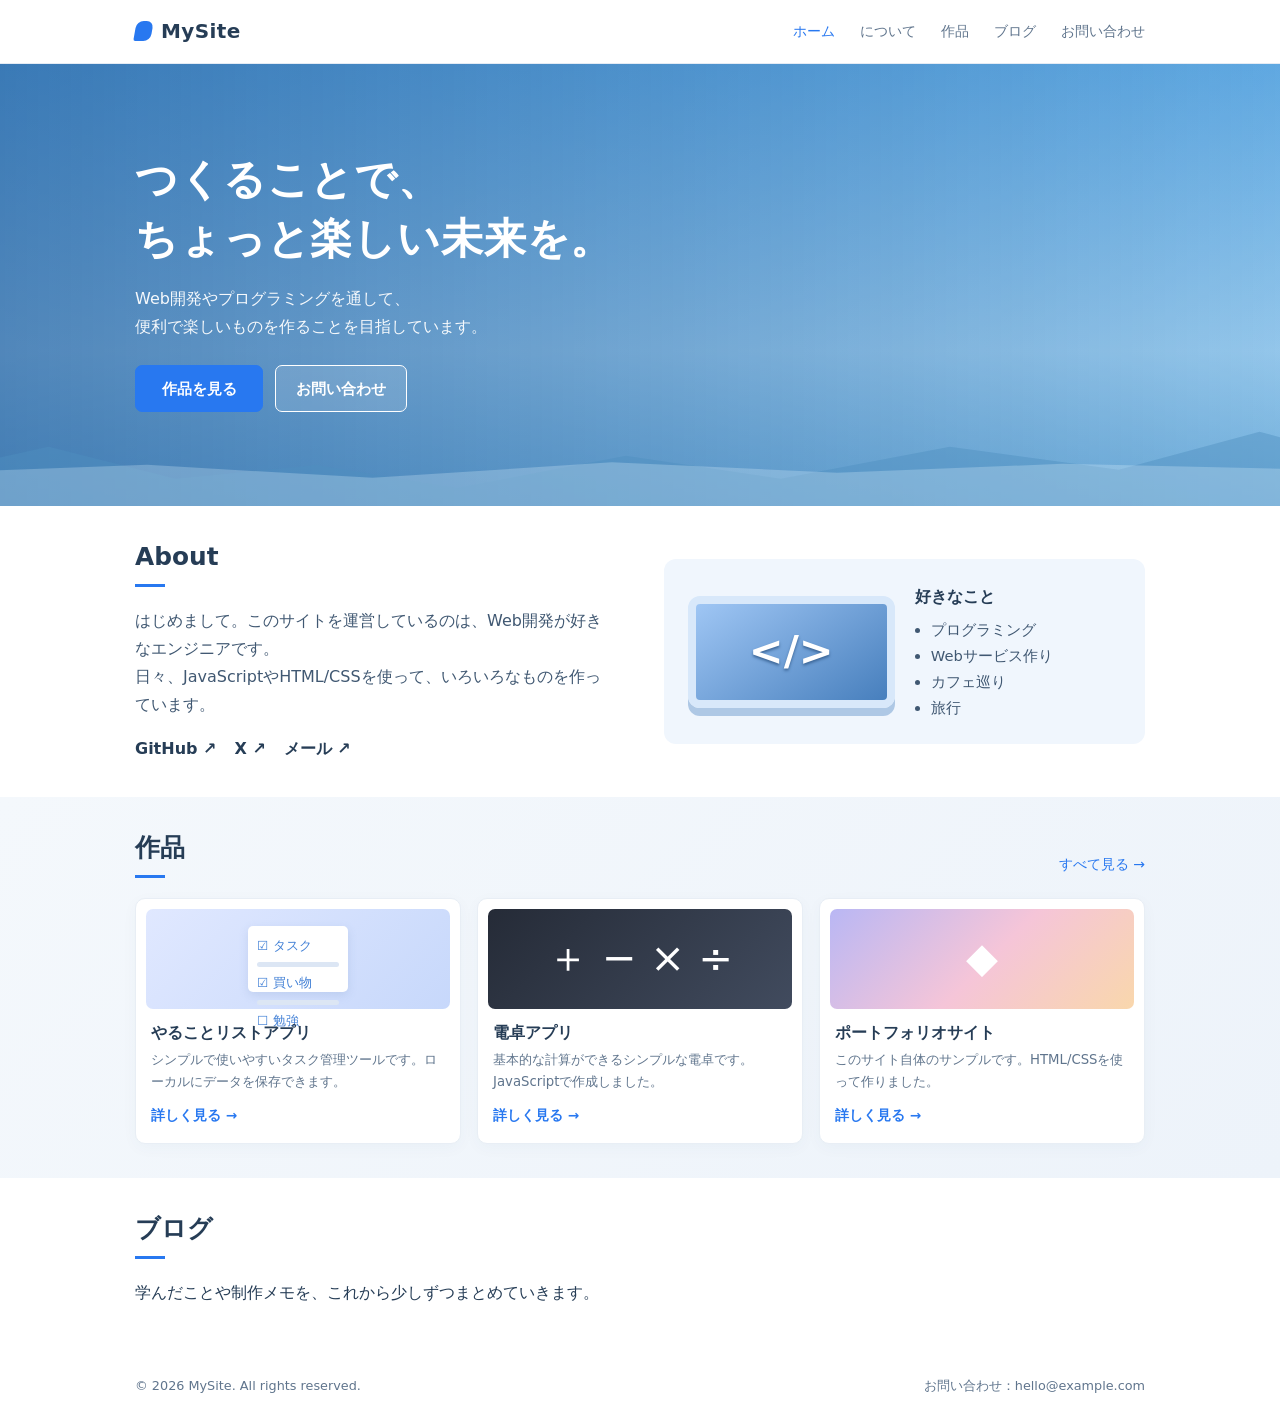
==== docs/index.html @ fdef9188 "test" ====
<!doctype html>
<html lang="ja">
<head>
  <meta charset="utf-8">
  <meta name="viewport" content="width=device-width, initial-scale=1">
  <meta name="description" content="Web開発やプログラミングで作ったものを紹介するポートフォリオサイトです。">
  <title>MySite | ポートフォリオ</title>
  <style>
    :root {
      --blue: #2878f0;
      --ink: #263d56;
      --muted: #60758d;
      --pale: #f3f7fc;
      --line: #e4ebf4;
      --white: #fff;
    }
    * { box-sizing: border-box; }
    html { scroll-behavior: smooth; }
    body {
      margin: 0;
      font-family: system-ui, -apple-system, "Segoe UI", "Noto Sans JP", sans-serif;
      color: var(--ink);
      line-height: 1.75;
      background: var(--white);
    }
    a { color: inherit; text-decoration: none; }
    .container { width: min(1010px, calc(100% - 40px)); margin: 0 auto; }
    header {
      height: 64px;
      background: rgba(255,255,255,.96);
      border-bottom: 1px solid var(--line);
      display: flex;
      align-items: center;
      position: sticky;
      top: 0;
      z-index: 10;
      backdrop-filter: blur(12px);
    }
    .nav { display: flex; align-items: center; justify-content: space-between; gap: 24px; }
    .logo { font-size: 1.25rem; font-weight: 800; letter-spacing: .02em; }
    .logo-mark {
      display: inline-block; width: 17px; height: 20px; margin-right: 9px;
      background: var(--blue); border-radius: 7px 7px 7px 2px; transform: skew(-10deg);
      vertical-align: -3px;
    }
    nav { display: flex; align-items: center; gap: 25px; font-size: .88rem; }
    nav a { color: var(--muted); transition: color .2s; }
    nav a:hover, nav a.active { color: var(--blue); }
    .hero {
      color: white;
      min-height: 320px;
      display: flex;
      align-items: center;
      background:
        linear-gradient(90deg, rgba(31,91,155,.64), rgba(47,133,202,.18)),
        linear-gradient(180deg, #6ab0e6 0%, #a9d4f1 65%, #7bb5dd 100%);
      position: relative;
      overflow: hidden;
    }
    .hero::before, .hero::after {
      content: ""; position: absolute; left: -5%; right: -5%; bottom: 0; pointer-events: none;
    }
    .hero::before {
      height: 115px; opacity: .45;
      background: #4f8fbe;
      clip-path: polygon(0 70%, 8% 48%, 17% 76%, 27% 64%, 37% 84%, 49% 56%, 60% 76%, 72% 48%, 84% 68%, 94% 35%, 100% 55%, 100% 100%, 0 100%);
    }
    .hero::after {
      height: 52px; background: rgba(231,247,255,.25);
      clip-path: polygon(0 35%, 15% 20%, 31% 45%, 48% 15%, 64% 35%, 80% 18%, 100% 30%, 100% 100%, 0 100%);
    }
    .hero-content { position: relative; z-index: 1; padding: 52px 0 60px; }
    .hero h1 { margin: 0 0 16px; font-size: clamp(2rem, 4.2vw, 2.65rem); line-height: 1.4; letter-spacing: .02em; }
    .hero p { margin: 0 0 24px; color: rgba(255,255,255,.94); }
    .actions { display: flex; flex-wrap: wrap; gap: 12px; }
    .button {
      display: inline-flex; align-items: center; justify-content: center;
      min-width: 128px; padding: 10px 20px; border-radius: 7px;
      font-weight: 700; font-size: .92rem; border: 1px solid white;
      transition: transform .2s, background .2s;
    }
    .button:hover { transform: translateY(-2px); }
    .button.primary { background: var(--blue); border-color: var(--blue); color: white; }
    .button.secondary { background: rgba(255,255,255,.12); color: white; }
    section { padding: 34px 0; }
    .section-title { margin: 0 0 20px; font-size: 1.55rem; line-height: 1.4; }
    .section-title::after { content: ""; display: block; width: 30px; height: 3px; margin-top: 9px; background: var(--blue); }
    .about-grid { display: grid; grid-template-columns: 1fr 1fr; align-items: center; gap: 48px; }
    .about-copy p { margin: 0; color: #405872; }
    .socials { display: flex; gap: 18px; margin-top: 16px; }
    .socials a { color: var(--ink); font-weight: 700; }
    .socials a:hover { color: var(--blue); }
    .about-panel {
      border-radius: 12px; background: #f0f6fd; padding: 24px;
      display: grid; grid-template-columns: 1fr 1fr; gap: 20px; align-items: center;
    }
    .laptop {
      min-height: 112px; display: grid; place-items: center; color: #fff;
      font-size: 2.6rem; font-weight: 700;
      background: linear-gradient(145deg, #9fc6f4, #477fbd);
      border: 8px solid #d8e8fa; border-radius: 12px;
      box-shadow: 0 8px 0 #aec8e5; text-shadow: 0 2px 3px #3b6596;
    }
    .about-panel h3 { margin: 0 0 6px; font-size: 1rem; }
    .about-panel ul { margin: 0; padding-left: 1.1em; color: #405872; font-size: .92rem; }
    .projects { background: linear-gradient(135deg, #f4f8fc, #edf3fa); }
    .section-heading { display: flex; justify-content: space-between; align-items: center; gap: 20px; }
    .all-link { color: var(--blue); font-size: .88rem; white-space: nowrap; }
    .cards { display: grid; grid-template-columns: repeat(3, 1fr); gap: 16px; }
    .card {
      overflow: hidden; background: white; border: 1px solid #e8eef5;
      border-radius: 10px; padding: 10px 10px 14px;
      box-shadow: 0 4px 16px rgba(39,76,117,.035);
      transition: transform .2s, box-shadow .2s;
    }
    .card:hover { transform: translateY(-4px); box-shadow: 0 10px 25px rgba(39,76,117,.10); }
    .project-art {
      height: 100px; border-radius: 7px; display: grid; place-items: center;
      margin-bottom: 10px; font-size: 2.6rem; color: white;
    }
    .art-task { background: linear-gradient(135deg, #e0e8ff, #c7d8fb); }
    .art-calc { background: linear-gradient(135deg, #252b37, #414b5e); }
    .art-portfolio { background: linear-gradient(135deg, #b9b7f4, #f5c5d8 52%, #f9d7ac); }
    .mini-window {
      width: 100px; height: 66px; border-radius: 5px; background: white;
      box-shadow: 0 3px 10px #6f8db733; padding: 9px; color: #4381d6; font-size: .8rem;
    }
    .mini-window span { display: block; height: 5px; margin: 5px 0; border-radius: 3px; background: #dce6f4; }
    .card h3 { margin: 0 5px 3px; font-size: .98rem; }
    .card p { margin: 0 5px 8px; color: var(--muted); font-size: .83rem; line-height: 1.65; }
    .card-link { margin: 0 5px; color: var(--blue); font-size: .85rem; font-weight: 650; }
    footer { padding: 18px 0; color: var(--muted); font-size: .8rem; }
    .footer-inner { display: flex; justify-content: space-between; align-items: center; gap: 20px; }
    footer p { margin: 0; }
    @media (max-width: 700px) {
      .container { width: min(100% - 28px, 520px); }
      header { height: auto; min-height: 62px; padding: 12px 0; }
      .nav { align-items: flex-start; flex-direction: column; gap: 8px; }
      nav { width: 100%; gap: 16px; overflow-x: auto; padding-bottom: 2px; }
      nav a { white-space: nowrap; }
      .hero { min-height: 330px; }
      .hero-content { padding: 44px 0; }
      .about-grid { grid-template-columns: 1fr; gap: 24px; }
      .about-panel { grid-template-columns: 1fr 1fr; padding: 18px; }
      .cards { grid-template-columns: 1fr; }
      .project-art { height: 130px; }
      .footer-inner { flex-direction: column; align-items: flex-start; gap: 4px; }
    }
  </style>
</head>
<body>
  <header>
    <div class="container nav">
      <a class="logo" href="#home"><span class="logo-mark"></span>MySite</a>
      <nav aria-label="メインナビゲーション">
        <a class="active" href="#home">ホーム</a>
        <a href="#about">について</a>
        <a href="#projects">作品</a>
        <a href="#blog">ブログ</a>
        <a href="#contact">お問い合わせ</a>
      </nav>
    </div>
  </header>

  <main>
    <section class="hero" id="home">
      <div class="container hero-content">
        <h1>つくることで、<br>ちょっと楽しい未来を。</h1>
        <p>Web開発やプログラミングを通して、<br>便利で楽しいものを作ることを目指しています。</p>
        <div class="actions">
          <a class="button primary" href="#projects">作品を見る</a>
          <a class="button secondary" href="mailto:hello@example.com">お問い合わせ</a>
        </div>
      </div>
    </section>

    <section id="about">
      <div class="container about-grid">
        <div class="about-copy">
          <h2 class="section-title">About</h2>
          <p>はじめまして。このサイトを運営しているのは、Web開発が好きなエンジニアです。<br>日々、JavaScriptやHTML/CSSを使って、いろいろなものを作っています。</p>
          <div class="socials">
            <a href="https://github.com/" target="_blank" rel="noreferrer">GitHub ↗</a>
            <a href="https://x.com/" target="_blank" rel="noreferrer">X ↗</a>
            <a href="mailto:hello@example.com">メール ↗</a>
          </div>
        </div>
        <div class="about-panel">
          <div class="laptop" aria-label="プログラミングのイラスト">&lt;/&gt;</div>
          <div>
            <h3>好きなこと</h3>
            <ul>
              <li>プログラミング</li>
              <li>Webサービス作り</li>
              <li>カフェ巡り</li>
              <li>旅行</li>
            </ul>
          </div>
        </div>
      </div>
    </section>

    <section class="projects" id="projects">
      <div class="container">
        <div class="section-heading">
          <h2 class="section-title">作品</h2>
          <a class="all-link" href="#projects">すべて見る →</a>
        </div>
        <div class="cards">
          <article class="card">
            <div class="project-art art-task" aria-hidden="true">
              <div class="mini-window">☑ タスク<span></span>☑ 買い物<span></span>☐ 勉強</div>
            </div>
            <h3>やることリストアプリ</h3>
            <p>シンプルで使いやすいタスク管理ツールです。ローカルにデータを保存できます。</p>
            <a class="card-link" href="#contact">詳しく見る →</a>
          </article>
          <article class="card">
            <div class="project-art art-calc" aria-hidden="true">＋ − × ÷</div>
            <h3>電卓アプリ</h3>
            <p>基本的な計算ができるシンプルな電卓です。JavaScriptで作成しました。</p>
            <a class="card-link" href="#contact">詳しく見る →</a>
          </article>
          <article class="card">
            <div class="project-art art-portfolio" aria-hidden="true">◆</div>
            <h3>ポートフォリオサイト</h3>
            <p>このサイト自体のサンプルです。HTML/CSSを使って作りました。</p>
            <a class="card-link" href="#about">詳しく見る →</a>
          </article>
        </div>
      </div>
    </section>

    <section id="blog">
      <div class="container">
        <h2 class="section-title">ブログ</h2>
        <p>学んだことや制作メモを、これから少しずつまとめていきます。</p>
      </div>
    </section>
  </main>

  <footer id="contact">
    <div class="container footer-inner">
      <p>© 2026 MySite. All rights reserved.</p>
      <p><a href="mailto:hello@example.com">お問い合わせ：hello@example.com</a></p>
    </div>
  </footer>
</body>
</html>
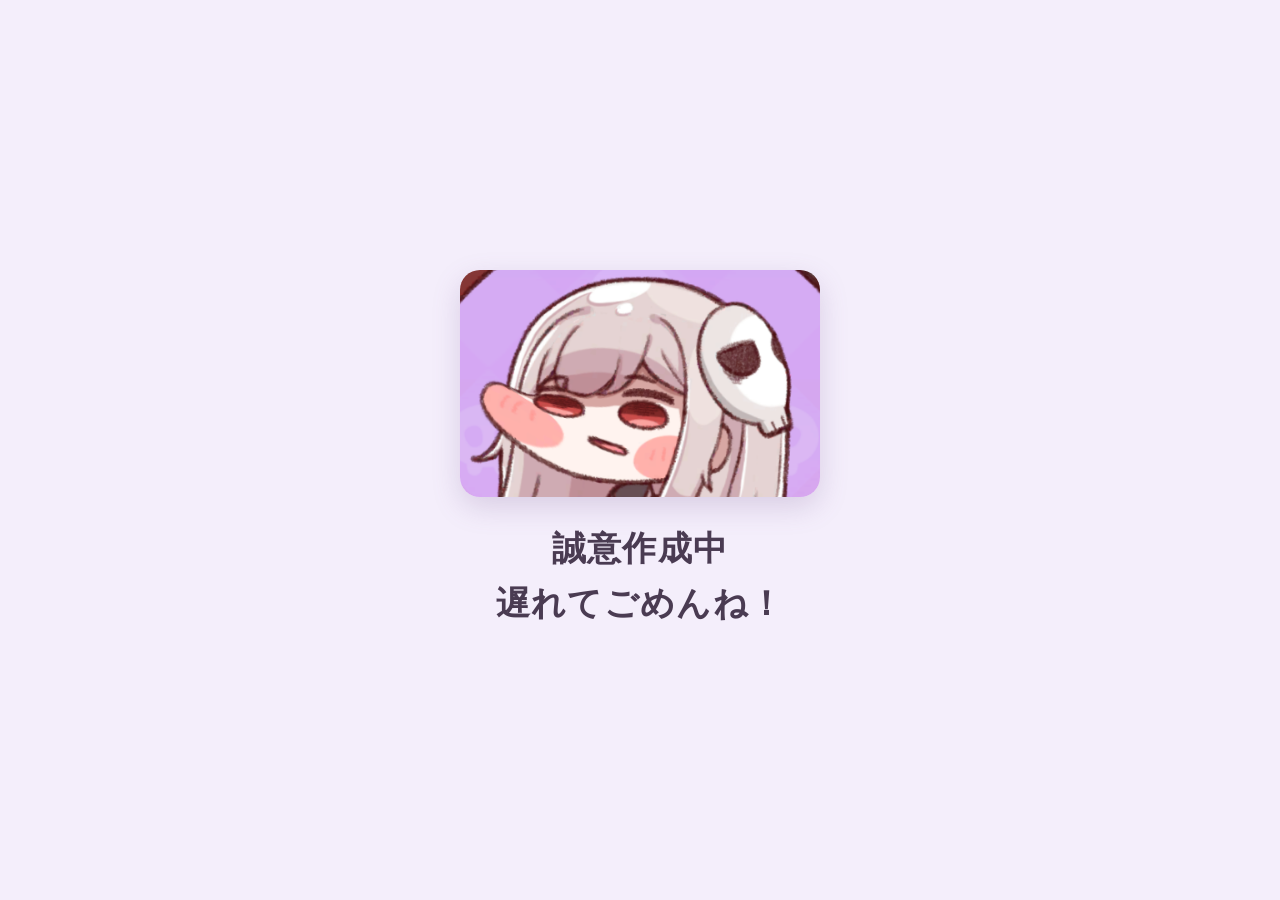
==== commit 2973ed04: "サイト作成" ====
--- a/docs/index.html
+++ b/docs/index.html
@@ -1,249 +1,46 @@
-<!doctype html>
+<!DOCTYPE html>
 <html lang="ja">
 <head>
-  <meta charset="utf-8">
-  <meta name="viewport" content="width=device-width, initial-scale=1">
-  <meta name="description" content="Web開発やプログラミングで作ったものを紹介するポートフォリオサイトです。">
-  <title>MySite | ポートフォリオ</title>
-  <style>
-    :root {
-      --blue: #2878f0;
-      --ink: #263d56;
-      --muted: #60758d;
-      --pale: #f3f7fc;
-      --line: #e4ebf4;
-      --white: #fff;
-    }
-    * { box-sizing: border-box; }
-    html { scroll-behavior: smooth; }
-    body {
-      margin: 0;
-      font-family: system-ui, -apple-system, "Segoe UI", "Noto Sans JP", sans-serif;
-      color: var(--ink);
-      line-height: 1.75;
-      background: var(--white);
-    }
-    a { color: inherit; text-decoration: none; }
-    .container { width: min(1010px, calc(100% - 40px)); margin: 0 auto; }
-    header {
-      height: 64px;
-      background: rgba(255,255,255,.96);
-      border-bottom: 1px solid var(--line);
-      display: flex;
-      align-items: center;
-      position: sticky;
-      top: 0;
-      z-index: 10;
-      backdrop-filter: blur(12px);
-    }
-    .nav { display: flex; align-items: center; justify-content: space-between; gap: 24px; }
-    .logo { font-size: 1.25rem; font-weight: 800; letter-spacing: .02em; }
-    .logo-mark {
-      display: inline-block; width: 17px; height: 20px; margin-right: 9px;
-      background: var(--blue); border-radius: 7px 7px 7px 2px; transform: skew(-10deg);
-      vertical-align: -3px;
-    }
-    nav { display: flex; align-items: center; gap: 25px; font-size: .88rem; }
-    nav a { color: var(--muted); transition: color .2s; }
-    nav a:hover, nav a.active { color: var(--blue); }
-    .hero {
-      color: white;
-      min-height: 320px;
-      display: flex;
-      align-items: center;
-      background:
-        linear-gradient(90deg, rgba(31,91,155,.64), rgba(47,133,202,.18)),
-        linear-gradient(180deg, #6ab0e6 0%, #a9d4f1 65%, #7bb5dd 100%);
-      position: relative;
-      overflow: hidden;
-    }
-    .hero::before, .hero::after {
-      content: ""; position: absolute; left: -5%; right: -5%; bottom: 0; pointer-events: none;
-    }
-    .hero::before {
-      height: 115px; opacity: .45;
-      background: #4f8fbe;
-      clip-path: polygon(0 70%, 8% 48%, 17% 76%, 27% 64%, 37% 84%, 49% 56%, 60% 76%, 72% 48%, 84% 68%, 94% 35%, 100% 55%, 100% 100%, 0 100%);
-    }
-    .hero::after {
-      height: 52px; background: rgba(231,247,255,.25);
-      clip-path: polygon(0 35%, 15% 20%, 31% 45%, 48% 15%, 64% 35%, 80% 18%, 100% 30%, 100% 100%, 0 100%);
-    }
-    .hero-content { position: relative; z-index: 1; padding: 52px 0 60px; }
-    .hero h1 { margin: 0 0 16px; font-size: clamp(2rem, 4.2vw, 2.65rem); line-height: 1.4; letter-spacing: .02em; }
-    .hero p { margin: 0 0 24px; color: rgba(255,255,255,.94); }
-    .actions { display: flex; flex-wrap: wrap; gap: 12px; }
-    .button {
-      display: inline-flex; align-items: center; justify-content: center;
-      min-width: 128px; padding: 10px 20px; border-radius: 7px;
-      font-weight: 700; font-size: .92rem; border: 1px solid white;
-      transition: transform .2s, background .2s;
-    }
-    .button:hover { transform: translateY(-2px); }
-    .button.primary { background: var(--blue); border-color: var(--blue); color: white; }
-    .button.secondary { background: rgba(255,255,255,.12); color: white; }
-    section { padding: 34px 0; }
-    .section-title { margin: 0 0 20px; font-size: 1.55rem; line-height: 1.4; }
-    .section-title::after { content: ""; display: block; width: 30px; height: 3px; margin-top: 9px; background: var(--blue); }
-    .about-grid { display: grid; grid-template-columns: 1fr 1fr; align-items: center; gap: 48px; }
-    .about-copy p { margin: 0; color: #405872; }
-    .socials { display: flex; gap: 18px; margin-top: 16px; }
-    .socials a { color: var(--ink); font-weight: 700; }
-    .socials a:hover { color: var(--blue); }
-    .about-panel {
-      border-radius: 12px; background: #f0f6fd; padding: 24px;
-      display: grid; grid-template-columns: 1fr 1fr; gap: 20px; align-items: center;
-    }
-    .laptop {
-      min-height: 112px; display: grid; place-items: center; color: #fff;
-      font-size: 2.6rem; font-weight: 700;
-      background: linear-gradient(145deg, #9fc6f4, #477fbd);
-      border: 8px solid #d8e8fa; border-radius: 12px;
-      box-shadow: 0 8px 0 #aec8e5; text-shadow: 0 2px 3px #3b6596;
-    }
-    .about-panel h3 { margin: 0 0 6px; font-size: 1rem; }
-    .about-panel ul { margin: 0; padding-left: 1.1em; color: #405872; font-size: .92rem; }
-    .projects { background: linear-gradient(135deg, #f4f8fc, #edf3fa); }
-    .section-heading { display: flex; justify-content: space-between; align-items: center; gap: 20px; }
-    .all-link { color: var(--blue); font-size: .88rem; white-space: nowrap; }
-    .cards { display: grid; grid-template-columns: repeat(3, 1fr); gap: 16px; }
-    .card {
-      overflow: hidden; background: white; border: 1px solid #e8eef5;
-      border-radius: 10px; padding: 10px 10px 14px;
-      box-shadow: 0 4px 16px rgba(39,76,117,.035);
-      transition: transform .2s, box-shadow .2s;
-    }
-    .card:hover { transform: translateY(-4px); box-shadow: 0 10px 25px rgba(39,76,117,.10); }
-    .project-art {
-      height: 100px; border-radius: 7px; display: grid; place-items: center;
-      margin-bottom: 10px; font-size: 2.6rem; color: white;
-    }
-    .art-task { background: linear-gradient(135deg, #e0e8ff, #c7d8fb); }
-    .art-calc { background: linear-gradient(135deg, #252b37, #414b5e); }
-    .art-portfolio { background: linear-gradient(135deg, #b9b7f4, #f5c5d8 52%, #f9d7ac); }
-    .mini-window {
-      width: 100px; height: 66px; border-radius: 5px; background: white;
-      box-shadow: 0 3px 10px #6f8db733; padding: 9px; color: #4381d6; font-size: .8rem;
-    }
-    .mini-window span { display: block; height: 5px; margin: 5px 0; border-radius: 3px; background: #dce6f4; }
-    .card h3 { margin: 0 5px 3px; font-size: .98rem; }
-    .card p { margin: 0 5px 8px; color: var(--muted); font-size: .83rem; line-height: 1.65; }
-    .card-link { margin: 0 5px; color: var(--blue); font-size: .85rem; font-weight: 650; }
-    footer { padding: 18px 0; color: var(--muted); font-size: .8rem; }
-    .footer-inner { display: flex; justify-content: space-between; align-items: center; gap: 20px; }
-    footer p { margin: 0; }
-    @media (max-width: 700px) {
-      .container { width: min(100% - 28px, 520px); }
-      header { height: auto; min-height: 62px; padding: 12px 0; }
-      .nav { align-items: flex-start; flex-direction: column; gap: 8px; }
-      nav { width: 100%; gap: 16px; overflow-x: auto; padding-bottom: 2px; }
-      nav a { white-space: nowrap; }
-      .hero { min-height: 330px; }
-      .hero-content { padding: 44px 0; }
-      .about-grid { grid-template-columns: 1fr; gap: 24px; }
-      .about-panel { grid-template-columns: 1fr 1fr; padding: 18px; }
-      .cards { grid-template-columns: 1fr; }
-      .project-art { height: 130px; }
-      .footer-inner { flex-direction: column; align-items: flex-start; gap: 4px; }
-    }
-  </style>
+<meta charset="UTF-8">
+<meta name="viewport" content="width=device-width, initial-scale=1">
+<title>誠意作成中</title>
+<style>
+  * { box-sizing: border-box; }
+
+  body {
+    margin: 0;
+    min-height: 100vh;
+    display: flex;
+    flex-direction: column;
+    align-items: center;
+    justify-content: center;
+    gap: 24px;
+    padding: 32px 20px;
+    background: #f4eefb;
+    color: #4a3b52;
+    font-family: "Hiragino Maru Gothic ProN", "Rounded Mplus 1c", "Yu Gothic", "Meiryo", sans-serif;
+    text-align: center;
+    -webkit-font-smoothing: antialiased;
+  }
+
+  img {
+    width: min(360px, 80vw);
+    height: auto;
+    border-radius: 20px;
+    box-shadow: 0 10px 28px rgba(122, 90, 150, 0.22);
+  }
+
+  p {
+    margin: 0;
+    font-size: clamp(22px, 5vw, 34px);
+    font-weight: 700;
+    line-height: 1.6;
+    letter-spacing: 0.04em;
+  }
+</style>
 </head>
 <body>
-  <header>
-    <div class="container nav">
-      <a class="logo" href="#home"><span class="logo-mark"></span>MySite</a>
-      <nav aria-label="メインナビゲーション">
-        <a class="active" href="#home">ホーム</a>
-        <a href="#about">について</a>
-        <a href="#projects">作品</a>
-        <a href="#blog">ブログ</a>
-        <a href="#contact">お問い合わせ</a>
-      </nav>
-    </div>
-  </header>
-
-  <main>
-    <section class="hero" id="home">
-      <div class="container hero-content">
-        <h1>つくることで、<br>ちょっと楽しい未来を。</h1>
-        <p>Web開発やプログラミングを通して、<br>便利で楽しいものを作ることを目指しています。</p>
-        <div class="actions">
-          <a class="button primary" href="#projects">作品を見る</a>
-          <a class="button secondary" href="mailto:hello@example.com">お問い合わせ</a>
-        </div>
-      </div>
-    </section>
-
-    <section id="about">
-      <div class="container about-grid">
-        <div class="about-copy">
-          <h2 class="section-title">About</h2>
-          <p>はじめまして。このサイトを運営しているのは、Web開発が好きなエンジニアです。<br>日々、JavaScriptやHTML/CSSを使って、いろいろなものを作っています。</p>
-          <div class="socials">
-            <a href="https://github.com/" target="_blank" rel="noreferrer">GitHub ↗</a>
-            <a href="https://x.com/" target="_blank" rel="noreferrer">X ↗</a>
-            <a href="mailto:hello@example.com">メール ↗</a>
-          </div>
-        </div>
-        <div class="about-panel">
-          <div class="laptop" aria-label="プログラミングのイラスト">&lt;/&gt;</div>
-          <div>
-            <h3>好きなこと</h3>
-            <ul>
-              <li>プログラミング</li>
-              <li>Webサービス作り</li>
-              <li>カフェ巡り</li>
-              <li>旅行</li>
-            </ul>
-          </div>
-        </div>
-      </div>
-    </section>
-
-    <section class="projects" id="projects">
-      <div class="container">
-        <div class="section-heading">
-          <h2 class="section-title">作品</h2>
-          <a class="all-link" href="#projects">すべて見る →</a>
-        </div>
-        <div class="cards">
-          <article class="card">
-            <div class="project-art art-task" aria-hidden="true">
-              <div class="mini-window">☑ タスク<span></span>☑ 買い物<span></span>☐ 勉強</div>
-            </div>
-            <h3>やることリストアプリ</h3>
-            <p>シンプルで使いやすいタスク管理ツールです。ローカルにデータを保存できます。</p>
-            <a class="card-link" href="#contact">詳しく見る →</a>
-          </article>
-          <article class="card">
-            <div class="project-art art-calc" aria-hidden="true">＋ − × ÷</div>
-            <h3>電卓アプリ</h3>
-            <p>基本的な計算ができるシンプルな電卓です。JavaScriptで作成しました。</p>
-            <a class="card-link" href="#contact">詳しく見る →</a>
-          </article>
-          <article class="card">
-            <div class="project-art art-portfolio" aria-hidden="true">◆</div>
-            <h3>ポートフォリオサイト</h3>
-            <p>このサイト自体のサンプルです。HTML/CSSを使って作りました。</p>
-            <a class="card-link" href="#about">詳しく見る →</a>
-          </article>
-        </div>
-      </div>
-    </section>
-
-    <section id="blog">
-      <div class="container">
-        <h2 class="section-title">ブログ</h2>
-        <p>学んだことや制作メモを、これから少しずつまとめていきます。</p>
-      </div>
-    </section>
-  </main>
-
-  <footer id="contact">
-    <div class="container footer-inner">
-      <p>© 2026 MySite. All rights reserved.</p>
-      <p><a href="mailto:hello@example.com">お問い合わせ：hello@example.com</a></p>
-    </div>
-  </footer>
+  <img src="rim.png" alt="リム">
+  <p>誠意作成中<br>遅れてごめんね！</p>
 </body>
 </html>
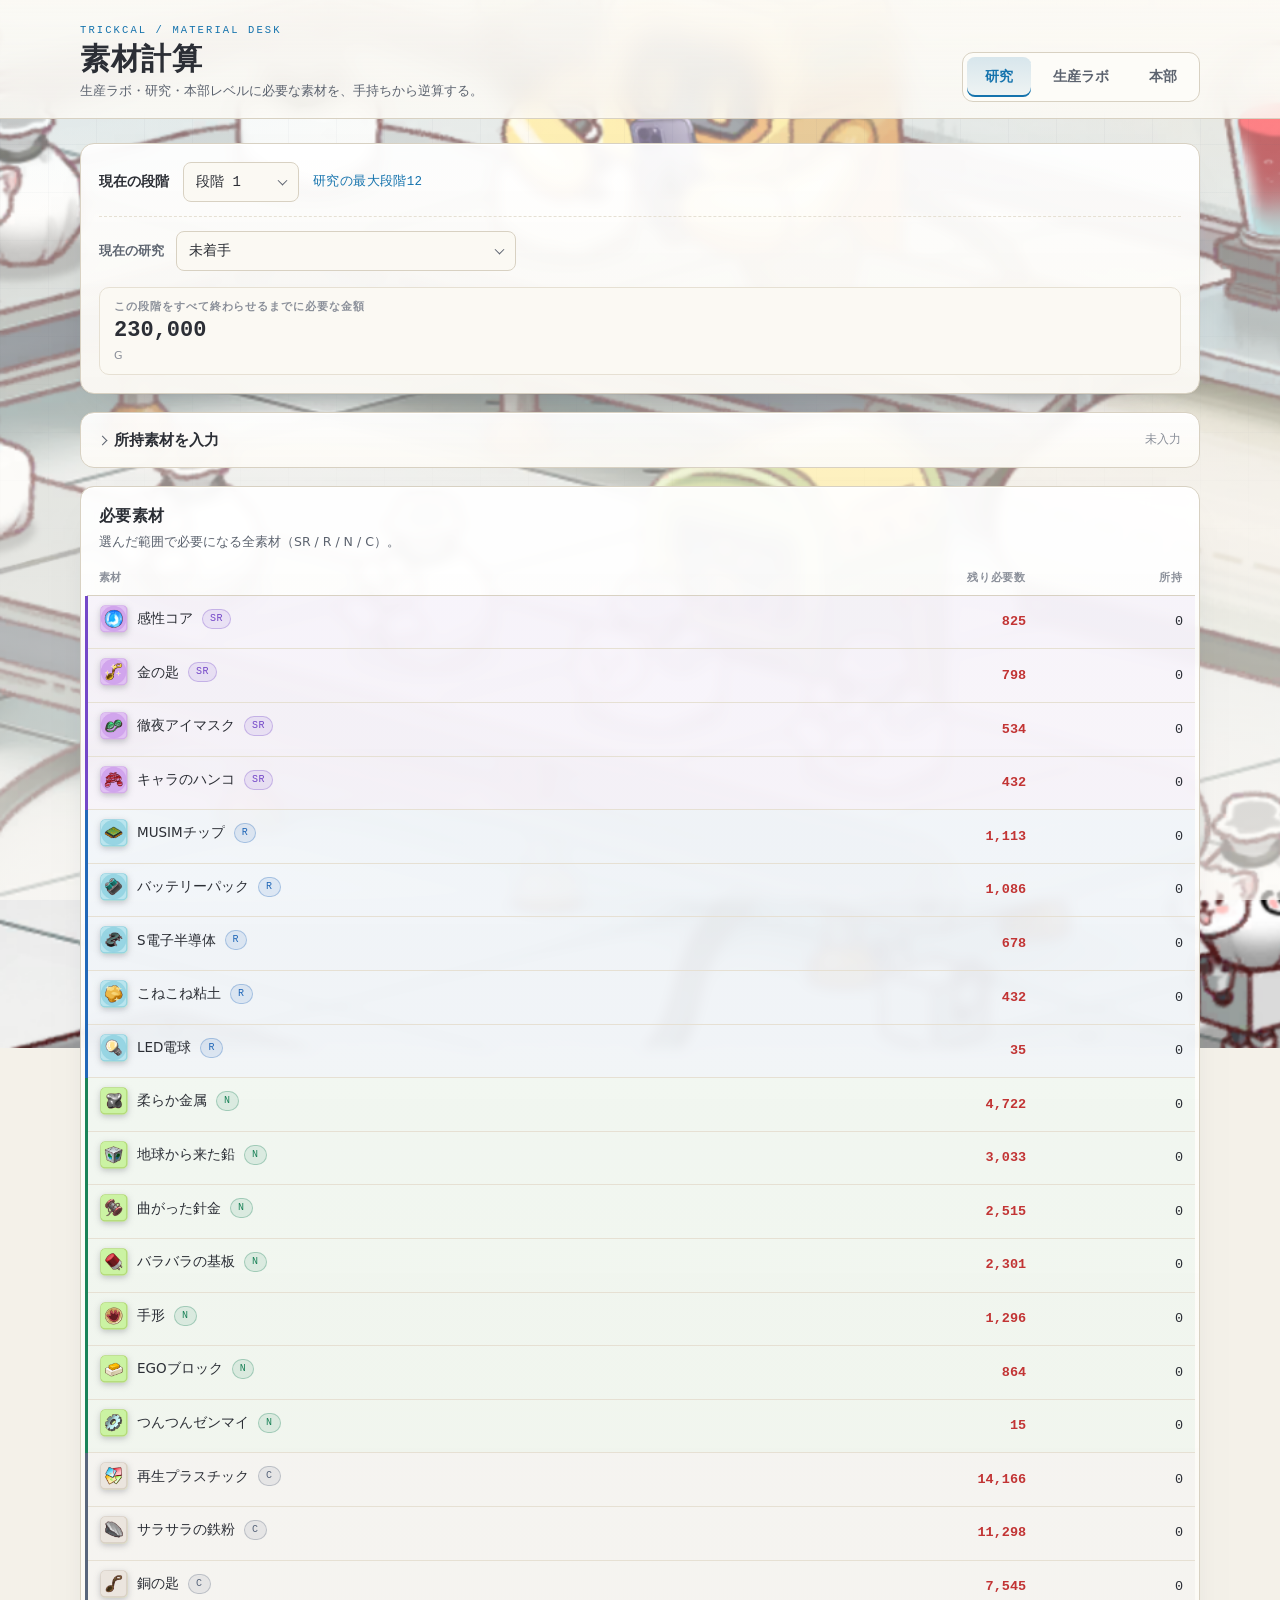
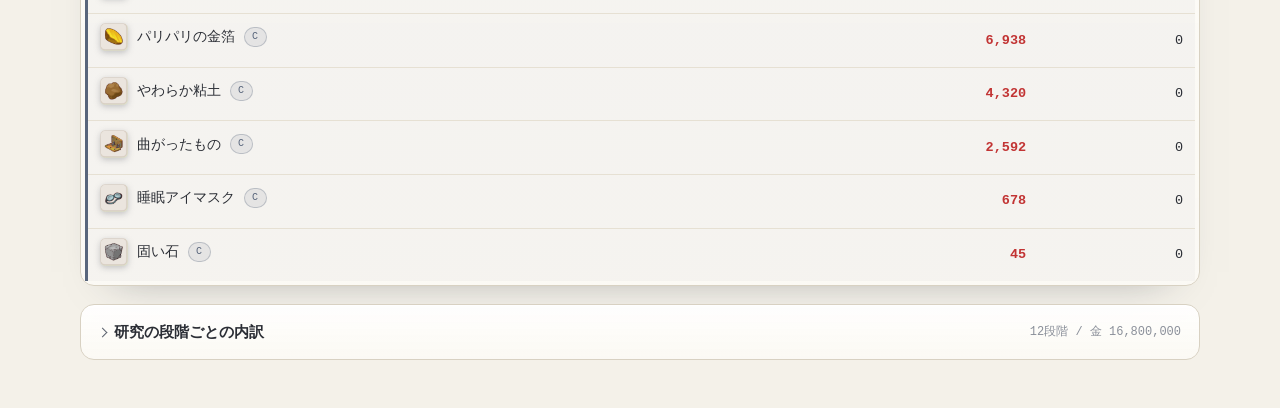
==== commit 0925b8f1: "feat: 素材計算サイトを実装 研究・生産ラボ・本部の必要素材を所持数から逆算して表示する。 研究の段階内訳では研究ごとの要求素材を画像で表示し、 タブごとに背景画像（工場・生産ラボ・本部）を切り替" ====
--- a/docs/index.html
+++ b/docs/index.html
@@ -1,46 +1,2065 @@
+<!-- AUTO-GENERATED by tools/build_site.py. Edit tools/site/*, not this file. -->
 <!DOCTYPE html>
 <html lang="ja">
 <head>
 <meta charset="UTF-8">
 <meta name="viewport" content="width=device-width, initial-scale=1">
-<title>誠意作成中</title>
+<meta name="color-scheme" content="light">
+<title>トリッカル 素材計算</title>
 <style>
-  * { box-sizing: border-box; }
-
-  body {
-    margin: 0;
-    min-height: 100vh;
+:root {
+  --bg: #f4f1e9;
+  --bg-elev: #fbf9f3;
+  --panel: #fdfcf8;
+  --panel-2: #f0ece2;
+  --line: #d8d1c2;
+  --line-soft: #e6e0d3;
+  --text: #2b2e35;
+  --muted: #5c636f;
+  --dim: #8a8f99;
+  --accent: #1573ad;
+  --accent-2: #a8670d;
+  --danger: #c23434;
+  --ok: #1b8358;
+  --sr: #7448c8;
+  --r: #2268b8;
+  --n: #1b8358;
+  --c: #59667c;
+  --font-body: "Yu Gothic UI", "Hiragino Kaku Gothic ProN", "Noto Sans JP", "Meiryo", system-ui, sans-serif;
+  --font-mono: "Cascadia Mono", "Consolas", "SFMono-Regular", "Roboto Mono", monospace;
+  --radius: 14px;
+  --scene: url("工場.png");
+}
+
+body[data-tab="lab"] {
+  --scene: url("生産ラボ.png");
+}
+
+body[data-tab="hq"] {
+  --scene: url("本部.png");
+}
+
+*,
+*::before,
+*::after {
+  box-sizing: border-box;
+}
+
+html {
+  -webkit-text-size-adjust: 100%;
+}
+
+body {
+  margin: 0;
+  min-height: 100vh;
+  background-color: var(--bg);
+  background-image:
+    linear-gradient(
+      180deg,
+      rgba(252, 250, 245, 0.34) 0%,
+      rgba(252, 250, 245, 0.5) 55%,
+      rgba(252, 250, 245, 0.66) 100%
+    ),
+    radial-gradient(900px 520px at 6% -12%, rgba(94, 200, 255, 0.22), transparent 62%),
+    radial-gradient(720px 440px at 102% -4%, rgba(255, 184, 92, 0.18), transparent 58%),
+    var(--scene);
+  background-size: auto, auto, auto, cover;
+  background-position: center, center, center, center;
+  background-repeat: no-repeat;
+  background-attachment: fixed;
+  color: var(--text);
+  font-family: var(--font-body);
+  font-size: 15px;
+  line-height: 1.6;
+  -webkit-font-smoothing: antialiased;
+}
+
+body::before {
+  content: "";
+  position: fixed;
+  inset: 0;
+  z-index: 0;
+  pointer-events: none;
+  background-image:
+    linear-gradient(rgba(90, 100, 118, 0.045) 1px, transparent 1px),
+    linear-gradient(90deg, rgba(90, 100, 118, 0.045) 1px, transparent 1px);
+  background-size: 48px 48px;
+  -webkit-mask-image: linear-gradient(180deg, #000 0%, transparent 72%);
+  mask-image: linear-gradient(180deg, #000 0%, transparent 72%);
+}
+
+main {
+  position: relative;
+  z-index: 1;
+  width: min(1120px, calc(100% - 32px));
+  margin-inline: auto;
+}
+
+.sr-only {
+  position: absolute;
+  width: 1px;
+  height: 1px;
+  padding: 0;
+  margin: -1px;
+  overflow: hidden;
+  clip: rect(0 0 0 0);
+  white-space: nowrap;
+  border: 0;
+}
+
+.skip-link {
+  position: absolute;
+  left: -9999px;
+  top: 12px;
+  z-index: 100;
+  padding: 10px 16px;
+  background: var(--panel-2);
+  color: var(--text);
+  border: 1px solid var(--accent);
+  border-radius: 8px;
+  text-decoration: none;
+}
+
+.skip-link:focus {
+  left: 16px;
+}
+
+:focus-visible {
+  outline: 2px solid var(--accent);
+  outline-offset: 2px;
+}
+
+/* ---------- header ---------- */
+
+.app-header {
+  position: sticky;
+  top: 0;
+  z-index: 20;
+  display: flex;
+  align-items: flex-end;
+  justify-content: space-between;
+  gap: 24px;
+  width: 100%;
+  margin: 0;
+  padding: 22px max(16px, calc((100% - 1120px) / 2)) 16px;
+  background: linear-gradient(180deg, rgba(252, 250, 245, 0.97), rgba(252, 250, 245, 0.84));
+  border-bottom: 1px solid var(--line);
+  -webkit-backdrop-filter: blur(12px);
+  backdrop-filter: blur(12px);
+}
+
+.brand h1 {
+  margin: 2px 0 0;
+  font-size: clamp(24px, 4vw, 30px);
+  font-weight: 700;
+  letter-spacing: 0.02em;
+  line-height: 1.2;
+}
+
+.eyebrow {
+  margin: 0;
+  font-family: var(--font-mono);
+  font-size: 10.5px;
+  letter-spacing: 0.2em;
+  color: var(--accent);
+  text-transform: uppercase;
+}
+
+.sub {
+  margin: 4px 0 0;
+  font-size: 13px;
+  color: var(--muted);
+}
+
+.tabbar {
+  display: flex;
+  gap: 4px;
+  padding: 4px;
+  background: var(--panel);
+  border: 1px solid var(--line);
+  border-radius: 11px;
+}
+
+.tab {
+  padding: 9px 18px;
+  border: 0;
+  border-radius: 8px;
+  background: transparent;
+  color: var(--muted);
+  font: inherit;
+  font-size: 13.5px;
+  font-weight: 600;
+  cursor: pointer;
+  transition: background-color 0.15s ease, color 0.15s ease;
+}
+
+.tab:hover {
+  color: var(--text);
+  background: rgba(21, 115, 173, 0.08);
+}
+
+.tab.is-active {
+  color: var(--accent);
+  background: linear-gradient(180deg, rgba(21, 115, 173, 0.16), rgba(21, 115, 173, 0.06));
+  box-shadow: inset 0 -2px 0 var(--accent);
+}
+
+/* ---------- layout ---------- */
+
+main {
+  display: grid;
+  gap: 18px;
+  padding: 24px 0 48px;
+}
+
+.panel,
+.card {
+  position: relative;
+  background: linear-gradient(180deg, rgba(255, 255, 255, 0.93), rgba(251, 249, 244, 0.96));
+  -webkit-backdrop-filter: blur(6px);
+  backdrop-filter: blur(6px);
+  border: 1px solid var(--line);
+  border-radius: var(--radius);
+  box-shadow:
+    inset 0 1px 0 rgba(255, 255, 255, 0.95),
+    0 20px 42px -34px rgba(38, 44, 58, 0.5);
+}
+
+.controls {
+  padding: 18px;
+}
+
+.control-row {
+  display: flex;
+  flex-wrap: wrap;
+  align-items: center;
+  gap: 10px 14px;
+}
+
+.control-row label {
+  font-size: 13.5px;
+  font-weight: 600;
+  color: var(--text);
+}
+
+.select-wrap {
+  position: relative;
+  min-width: 116px;
+}
+
+.select-wrap::after {
+  content: "";
+  position: absolute;
+  right: 13px;
+  top: 50%;
+  width: 7px;
+  height: 7px;
+  border-right: 1px solid var(--muted);
+  border-bottom: 1px solid var(--muted);
+  transform: translateY(-70%) rotate(45deg);
+  pointer-events: none;
+}
+
+select {
+  width: 100%;
+  appearance: none;
+  -webkit-appearance: none;
+  padding: 8px 34px 8px 12px;
+  background: var(--bg-elev);
+  color: var(--text);
+  border: 1px solid var(--line);
+  border-radius: 8px;
+  font: inherit;
+  font-family: var(--font-mono);
+  font-size: 14px;
+  cursor: pointer;
+}
+
+.readout {
+  margin: 0;
+  font-family: var(--font-mono);
+  font-size: 12.5px;
+  color: var(--accent);
+  letter-spacing: 0.03em;
+}
+
+.research-name-row {
+  display: flex;
+  flex-wrap: wrap;
+  align-items: center;
+  gap: 8px 12px;
+  margin-top: 14px;
+  padding-top: 14px;
+  border-top: 1px dashed var(--line-soft);
+}
+
+.research-name-row[hidden] {
+  display: none;
+}
+
+.research-name-label {
+  font-size: 12.5px;
+  font-weight: 600;
+  color: var(--muted);
+  white-space: nowrap;
+}
+
+.research-name-select-wrap {
+  flex: 0 1 340px;
+  min-width: 220px;
+}
+
+.summary {
+  display: grid;
+  grid-template-columns: minmax(0, 1fr);
+  gap: 10px;
+  margin-top: 16px;
+}
+
+.stat {
+  display: flex;
+  flex-direction: column;
+  gap: 1px;
+  padding: 10px 14px;
+  background: var(--bg-elev);
+  border: 1px solid var(--line-soft);
+  border-radius: 10px;
+}
+
+.stat-label {
+  font-size: 10.5px;
+  font-weight: 600;
+  letter-spacing: 0.09em;
+  color: var(--dim);
+  text-transform: uppercase;
+}
+
+.stat-value {
+  font-family: var(--font-mono);
+  font-size: 22px;
+  font-weight: 600;
+  line-height: 1.35;
+  color: var(--text);
+  font-variant-numeric: tabular-nums;
+}
+
+.stat-unit {
+  font-size: 11px;
+  color: var(--dim);
+}
+
+.storage-note {
+  margin: 12px 0 0;
+  padding: 8px 12px;
+  font-size: 12.5px;
+  color: var(--accent-2);
+  background: rgba(168, 103, 13, 0.08);
+  border: 1px solid rgba(168, 103, 13, 0.28);
+  border-radius: 8px;
+}
+
+/* ---------- cards and details ---------- */
+
+.card > summary {
+  display: flex;
+  align-items: center;
+  justify-content: space-between;
+  gap: 12px;
+  padding: 15px 18px;
+  font-weight: 600;
+  cursor: pointer;
+  list-style: none;
+}
+
+.card > summary::-webkit-details-marker {
+  display: none;
+}
+
+.card > summary::before {
+  content: "";
+  width: 7px;
+  height: 7px;
+  margin-right: -4px;
+  border-right: 1.5px solid var(--muted);
+  border-bottom: 1.5px solid var(--muted);
+  transform: rotate(-45deg);
+  transition: transform 0.15s ease;
+}
+
+.card[open] > summary::before {
+  transform: rotate(45deg);
+}
+
+.card > summary > span:first-of-type {
+  margin-right: auto;
+}
+
+.summary-meta {
+  font-family: var(--font-mono);
+  font-size: 12px;
+  font-weight: 400;
+  color: var(--dim);
+}
+
+.card-head {
+  padding: 16px 18px 0;
+}
+
+.card-head h2 {
+  margin: 0;
+  font-size: 16px;
+  letter-spacing: 0.02em;
+}
+
+.card-note {
+  margin: 3px 0 0;
+  font-size: 12.5px;
+  color: var(--muted);
+}
+
+/* ---------- owned inputs ---------- */
+
+.owned-body {
+  padding: 0 18px 18px;
+}
+
+.owned-grid {
+  display: grid;
+  grid-template-columns: repeat(auto-fill, minmax(238px, 1fr));
+  gap: 8px;
+}
+
+.owned-item {
+  display: grid;
+  grid-template-columns: 28px minmax(0, 1fr) auto 72px;
+  align-items: center;
+  gap: 8px;
+  padding: 7px 9px;
+  background: var(--bg-elev);
+  border: 1px solid var(--line-soft);
+  border-radius: 9px;
+}
+
+.owned-name {
+  overflow: hidden;
+  font-size: 13px;
+  white-space: nowrap;
+  text-overflow: ellipsis;
+}
+
+.mat-icon {
+  display: block;
+  width: 28px;
+  height: 28px;
+  object-fit: contain;
+  image-rendering: auto;
+  filter: drop-shadow(0 2px 3px rgba(40, 45, 55, 0.25));
+}
+
+.mat-icon-fallback {
+  display: grid;
+  place-items: center;
+  width: 28px;
+  height: 28px;
+  font-family: var(--font-mono);
+  font-size: 13px;
+  color: var(--muted);
+  background: var(--panel-2);
+  border: 1px solid var(--line);
+  border-radius: 6px;
+}
+
+input[type="number"] {
+  width: 100%;
+  padding: 7px 9px;
+  background: #fffdf9;
+  color: var(--text);
+  border: 1px solid var(--line);
+  border-radius: 7px;
+  font-family: var(--font-mono);
+  font-size: 14px;
+  text-align: right;
+  font-variant-numeric: tabular-nums;
+}
+
+input[type="number"]::-webkit-outer-spin-button,
+input[type="number"]::-webkit-inner-spin-button {
+  margin: 0;
+  -webkit-appearance: none;
+}
+
+input[type="number"]:focus-visible {
+  border-color: transparent;
+}
+
+.btn-reset {
+  margin-top: 2px;
+  padding: 8px 14px;
+  background: transparent;
+  color: var(--muted);
+  border: 1px solid var(--line);
+  border-radius: 8px;
+  font: inherit;
+  font-size: 12.5px;
+  cursor: pointer;
+  transition: color 0.15s ease, border-color 0.15s ease, background-color 0.15s ease;
+}
+
+.btn-reset:hover {
+  color: var(--danger);
+  border-color: rgba(194, 52, 52, 0.4);
+  background: rgba(194, 52, 52, 0.06);
+}
+
+/* ---------- tables ---------- */
+
+.table-wrap {
+  overflow-x: auto;
+  padding: 8px 4px 4px;
+}
+
+.data-table {
+  width: 100%;
+  border-collapse: collapse;
+  font-size: 13.5px;
+}
+
+.data-table th {
+  padding: 9px 12px;
+  color: var(--dim);
+  font-size: 10.5px;
+  font-weight: 600;
+  letter-spacing: 0.08em;
+  text-align: right;
+  text-transform: uppercase;
+  white-space: nowrap;
+  border-bottom: 1px solid var(--line);
+}
+
+.data-table th:first-child {
+  text-align: left;
+}
+
+.data-table td {
+  padding: 9px 12px;
+  text-align: right;
+  border-bottom: 1px solid var(--line-soft);
+  font-family: var(--font-mono);
+  font-variant-numeric: tabular-nums;
+}
+
+.data-table tbody tr:last-child td {
+  border-bottom: 0;
+}
+
+.data-table tbody tr:hover {
+  background: rgba(21, 115, 173, 0.05);
+}
+
+.data-table tbody tr.is-covered {
+  opacity: 0.5;
+}
+
+.num-ok {
+  color: var(--accent);
+  font-weight: 600;
+}
+
+.num-short {
+  color: var(--danger);
+  font-weight: 700;
+}
+
+.data-table td.cell-name {
+  text-align: left;
+  font-family: var(--font-body);
+  border-left: 3px solid var(--rail, transparent);
+}
+
+.mat {
+  display: inline-flex;
+  align-items: center;
+  gap: 9px;
+  min-width: 0;
+  max-width: 100%;
+}
+
+.mat-name {
+  min-width: 0;
+  overflow: hidden;
+  text-overflow: ellipsis;
+  white-space: nowrap;
+}
+
+.tier {
+  flex: none;
+  padding: 1px 7px;
+  border: 1px solid;
+  border-radius: 999px;
+  font-family: var(--font-mono);
+  font-size: 10px;
+  letter-spacing: 0.06em;
+  line-height: 1.6;
+}
+
+.tier.tier-sr {
+  color: var(--sr);
+  background: rgba(116, 72, 200, 0.1);
+  border-color: rgba(116, 72, 200, 0.3);
+}
+
+.tier.tier-r {
+  color: var(--r);
+  background: rgba(34, 104, 184, 0.1);
+  border-color: rgba(34, 104, 184, 0.3);
+}
+
+.tier.tier-n {
+  color: var(--n);
+  background: rgba(27, 131, 88, 0.1);
+  border-color: rgba(27, 131, 88, 0.3);
+}
+
+.tier.tier-c {
+  color: var(--c);
+  background: rgba(89, 102, 124, 0.1);
+  border-color: rgba(89, 102, 124, 0.3);
+}
+
+tr.tier-sr .cell-name {
+  --rail: var(--sr);
+}
+
+tr.tier-r .cell-name {
+  --rail: var(--r);
+}
+
+tr.tier-n .cell-name {
+  --rail: var(--n);
+}
+
+tr.tier-c .cell-name {
+  --rail: var(--c);
+}
+
+tr.tier-sr {
+  background: rgba(116, 72, 200, 0.05);
+}
+
+tr.tier-r {
+  background: rgba(34, 104, 184, 0.05);
+}
+
+tr.tier-n {
+  background: rgba(27, 131, 88, 0.05);
+}
+
+tr.tier-c {
+  background: rgba(89, 102, 124, 0.045);
+}
+
+.stage-no {
+  color: var(--accent);
+  font-family: var(--font-mono);
+  font-size: 13px;
+}
+
+.stage-status {
+  display: inline-block;
+  margin-left: 7px;
+  padding: 1px 7px;
+  border: 1px solid var(--line);
+  border-radius: 999px;
+  color: var(--dim);
+  font-family: var(--font-body);
+  font-size: 10.5px;
+}
+
+.stage-status.is-current {
+  color: var(--accent-2);
+  background: rgba(168, 103, 13, 0.1);
+  border-color: rgba(168, 103, 13, 0.32);
+}
+
+.stage-status.is-done {
+  color: var(--ok);
+  background: rgba(27, 131, 88, 0.1);
+  border-color: rgba(27, 131, 88, 0.28);
+}
+
+.chips {
+  display: flex;
+  flex-wrap: wrap;
+  gap: 4px;
+  margin-top: 2px;
+}
+
+.chip {
+  display: inline-flex;
+  align-items: center;
+  gap: 5px;
+  padding: 2px 8px;
+  background: var(--bg-elev);
+  border: 1px solid var(--line-soft);
+  border-radius: 6px;
+  color: var(--text);
+  font-family: var(--font-body);
+  font-size: 12px;
+  white-space: nowrap;
+}
+
+.chip img {
+  width: 18px;
+  height: 18px;
+  object-fit: contain;
+}
+
+.chip .chip-count {
+  color: var(--muted);
+  font-family: var(--font-mono);
+  font-variant-numeric: tabular-nums;
+}
+
+.chip-note {
+  display: inline-flex;
+  align-items: center;
+  padding: 2px 8px;
+  border: 1px dashed var(--line);
+  border-radius: 6px;
+  color: var(--dim);
+  font-family: var(--font-body);
+  font-size: 12px;
+  white-space: nowrap;
+}
+
+.reward {
+  display: block;
+  margin-top: 4px;
+  color: var(--muted);
+  font-family: var(--font-body);
+  font-size: 11.5px;
+  line-height: 1.5;
+  text-align: left;
+  overflow-wrap: anywhere;
+}
+
+.stage-detail {
+  margin-top: 8px;
+}
+
+.stage-detail > summary {
+  display: inline-flex;
+  align-items: center;
+  gap: 6px;
+  padding: 4px 11px;
+  background: var(--bg-elev);
+  border: 1px solid var(--line);
+  border-radius: 999px;
+  color: var(--muted);
+  font-family: var(--font-body);
+  font-size: 11.5px;
+  font-weight: 600;
+  line-height: 1.5;
+  list-style: none;
+  cursor: pointer;
+  transition: color 0.15s ease, border-color 0.15s ease, background-color 0.15s ease;
+}
+
+.stage-detail > summary::-webkit-details-marker {
+  display: none;
+}
+
+.stage-detail > summary::before {
+  content: "";
+  flex: none;
+  width: 6px;
+  height: 6px;
+  margin-top: -2px;
+  border-right: 1.5px solid currentColor;
+  border-bottom: 1.5px solid currentColor;
+  transform: rotate(-45deg);
+  transition: transform 0.15s ease;
+}
+
+.stage-detail[open] > summary::before {
+  margin-top: 2px;
+  transform: rotate(45deg);
+}
+
+.stage-detail > summary:hover {
+  color: var(--accent);
+  background: rgba(21, 115, 173, 0.08);
+  border-color: rgba(21, 115, 173, 0.45);
+}
+
+.stage-detail[open] > summary {
+  color: var(--accent);
+  background: rgba(21, 115, 173, 0.1);
+  border-color: rgba(21, 115, 173, 0.45);
+}
+
+.stage-detail-list {
+  display: grid;
+  gap: 2px;
+  margin-top: 6px;
+  padding: 4px 0 4px 10px;
+  border-left: 2px solid var(--line-soft);
+}
+
+.detail-line {
+  display: flex;
+  flex-wrap: wrap;
+  align-items: center;
+  gap: 4px 8px;
+  padding: 2px 0;
+  border-bottom: 1px dashed var(--line-soft);
+  font-family: var(--font-body);
+  font-size: 11.5px;
+  line-height: 1.53;
+  color: var(--muted);
+}
+
+.detail-line:last-child {
+  border-bottom: 0;
+}
+
+.detail-line .detail-name {
+  min-width: 168px;
+  overflow-wrap: anywhere;
+}
+
+.detail-label {
+  margin-left: 6px;
+  color: var(--dim);
+  font-size: 10px;
+  font-weight: 400;
+  letter-spacing: 0.06em;
+}
+
+.detail-mats {
+  display: inline-flex;
+  flex-wrap: wrap;
+  align-items: center;
+  gap: 4px 6px;
+}
+
+.detail-mat {
+  display: inline-flex;
+  align-items: center;
+  gap: 3px;
+  padding: 1px 5px 1px 3px;
+  background: var(--bg-elev);
+  border: 1px solid var(--line-soft);
+  border-radius: 6px;
+}
+
+.detail-icon {
+  display: block;
+  width: 22px;
+  height: 22px;
+  object-fit: contain;
+  filter: drop-shadow(0 1px 2px rgba(40, 45, 55, 0.22));
+}
+
+.detail-mat-name {
+  font-size: 11px;
+  color: var(--muted);
+}
+
+.detail-count {
+  color: var(--muted);
+  font-family: var(--font-mono);
+  font-size: 10.5px;
+  font-variant-numeric: tabular-nums;
+}
+
+.detail-line .stage-status {
+  margin-left: auto;
+}
+
+.stage-table td:nth-child(2) {
+  text-align: left;
+  font-family: var(--font-body);
+}
+
+.stage-table td:nth-child(3) {
+  white-space: nowrap;
+}
+
+.footnote {
+  margin: 0;
+  padding: 10px 18px 16px;
+  color: var(--dim);
+  font-size: 12px;
+  line-height: 1.65;
+  border-top: 1px dashed var(--line-soft);
+}
+
+.empty-row td {
+  padding: 22px 12px;
+  color: var(--dim);
+  font-family: var(--font-body);
+  text-align: center;
+}
+
+.noscript {
+  width: min(1120px, calc(100% - 32px));
+  margin: 0 auto 24px;
+  padding: 12px 16px;
+  background: rgba(194, 52, 52, 0.07);
+  border: 1px solid rgba(194, 52, 52, 0.3);
+  border-radius: 10px;
+  color: var(--danger);
+  font-size: 13px;
+}
+
+/* ---------- mobile ---------- */
+
+@media (max-width: 720px) {
+  .app-header {
+    position: static;
+    flex-direction: column;
+    align-items: flex-start;
+    gap: 12px;
+    padding: 18px 16px 14px;
+  }
+
+  .tabbar {
+    width: 100%;
+  }
+
+  .tab {
+    flex: 1;
+  }
+
+  .summary {
+    grid-template-columns: 1fr;
+  }
+
+  .owned-grid {
+    grid-template-columns: 1fr;
+  }
+}
+
+@media (max-width: 639px) {
+  main {
+    width: calc(100% - 24px);
+  }
+
+  .app-header {
+    padding-inline: 12px;
+  }
+
+  .controls {
+    padding: 14px;
+  }
+
+  .control-row {
+    align-items: flex-start;
+  }
+
+  .select-wrap {
+    min-width: 96px;
+  }
+
+  .research-name-row {
+    align-items: stretch;
+  }
+
+  .research-name-select-wrap {
+    flex-basis: 100%;
+    min-width: 0;
+  }
+
+  .readout {
+    flex-basis: 100%;
+  }
+
+  .data-table thead {
+    display: none;
+  }
+
+  .data-table,
+  .data-table tbody,
+  .data-table tr,
+  .data-table td {
+    display: block;
+    width: 100%;
+  }
+
+  .data-table tbody tr {
+    margin: 0 0 10px;
+    padding: 10px 12px;
+    background: var(--bg-elev);
+    border: 1px solid var(--line-soft);
+    border-radius: 10px;
+  }
+
+  .data-table td {
     display: flex;
-    flex-direction: column;
     align-items: center;
-    justify-content: center;
-    gap: 24px;
-    padding: 32px 20px;
-    background: #f4eefb;
-    color: #4a3b52;
-    font-family: "Hiragino Maru Gothic ProN", "Rounded Mplus 1c", "Yu Gothic", "Meiryo", sans-serif;
-    text-align: center;
-    -webkit-font-smoothing: antialiased;
-  }
-
-  img {
-    width: min(360px, 80vw);
-    height: auto;
-    border-radius: 20px;
-    box-shadow: 0 10px 28px rgba(122, 90, 150, 0.22);
-  }
-
-  p {
-    margin: 0;
-    font-size: clamp(22px, 5vw, 34px);
-    font-weight: 700;
-    line-height: 1.6;
-    letter-spacing: 0.04em;
-  }
+    justify-content: space-between;
+    gap: 12px;
+    padding: 5px 0;
+    text-align: right;
+    border-bottom: 1px dashed var(--line-soft);
+  }
+
+  .data-table td:last-child {
+    border-bottom: 0;
+  }
+
+  .data-table td::before {
+    content: attr(data-label);
+    color: var(--dim);
+    font-family: var(--font-body);
+    font-size: 11px;
+    letter-spacing: 0.05em;
+    text-align: left;
+  }
+
+  .data-table td.cell-name {
+    display: block;
+    padding: 0 0 8px 10px;
+    margin-bottom: 2px;
+    border-bottom: 1px solid var(--line);
+    border-left: 3px solid var(--rail, transparent);
+  }
+
+  .data-table td.cell-name::before {
+    content: none;
+  }
+
+  .data-table td.stage-cell {
+    display: block;
+    text-align: left;
+  }
+
+  .data-table td.stage-cell::before {
+    content: none;
+  }
+
+  .data-table td.cell-materials {
+    display: block;
+    text-align: left;
+  }
+
+  .data-table td.cell-materials::before {
+    display: block;
+    margin-bottom: 4px;
+  }
+
+  .table-wrap {
+    overflow: visible;
+    padding: 8px 12px 4px;
+  }
+
+  .card-head {
+    padding: 14px 14px 0;
+  }
+
+  .card > summary {
+    padding: 13px 14px;
+  }
+
+  .owned-body {
+    padding: 0 14px 14px;
+  }
+
+  .footnote {
+    padding: 10px 14px 14px;
+  }
+}
+
+@media (prefers-reduced-motion: reduce) {
+  *,
+  *::before,
+  *::after {
+    animation-duration: 0.01ms !important;
+    animation-iteration-count: 1 !important;
+    transition-duration: 0.01ms !important;
+    scroll-behavior: auto !important;
+  }
+}
+
 </style>
 </head>
-<body>
-  <img src="rim.png" alt="リム">
-  <p>誠意作成中<br>遅れてごめんね！</p>
+<body data-tab="research">
+<a class="skip-link" href="#main">本文へ</a>
+
+<header class="app-header">
+  <div class="brand">
+    <p class="eyebrow">TRICKCAL / MATERIAL DESK</p>
+    <h1>素材計算</h1>
+    <p class="sub">生産ラボ・研究・本部レベルに必要な素材を、手持ちから逆算する。</p>
+  </div>
+  <div class="tabbar" role="group" aria-label="計算対象">
+    <button type="button" class="tab is-active" data-tab="research" aria-pressed="true">研究</button>
+    <button type="button" class="tab" data-tab="lab" aria-pressed="false">生産ラボ</button>
+    <button type="button" class="tab" data-tab="hq" aria-pressed="false">本部</button>
+  </div>
+</header>
+
+<main id="main">
+  <section class="panel controls" aria-labelledby="controls-title">
+    <h2 id="controls-title" class="sr-only">計算条件</h2>
+    <div class="control-row">
+      <label for="stage-select" id="stage-label">現在のレベル</label>
+      <div class="select-wrap">
+        <select id="stage-select"></select>
+      </div>
+      <p class="readout" id="range-readout"></p>
+    </div>
+
+    <div class="research-name-row" id="research-name-row" hidden>
+      <label for="research-name-select" class="research-name-label">現在の研究</label>
+      <div class="select-wrap research-name-select-wrap">
+        <select id="research-name-select"></select>
+      </div>
+    </div>
+
+    <div class="summary">
+      <div class="stat">
+        <span class="stat-label" id="stat-label-stage">次の金額</span>
+        <strong class="stat-value" id="stat-gold-stage">—</strong>
+        <span class="stat-unit">G</span>
+      </div>
+    </div>
+
+    <p class="storage-note" id="storage-note" role="status" hidden></p>
+  </section>
+
+  <details class="card owned-panel" id="owned-panel">
+    <summary>
+      <span>所持素材を入力</span>
+      <span class="summary-meta" id="owned-count"></span>
+    </summary>
+    <div class="owned-body" id="owned-body"></div>
+  </details>
+
+  <section class="card" aria-labelledby="main-title">
+    <div class="card-head">
+      <h2 id="main-title">必要素材</h2>
+      <p class="card-note">選んだ範囲で必要になる全素材（SR / R / N / C）。</p>
+    </div>
+    <div class="table-wrap">
+      <table class="data-table">
+        <caption class="sr-only">残り必要数と所持数</caption>
+        <thead>
+          <tr>
+            <th scope="col">素材</th>
+            <th scope="col">残り必要数</th>
+            <th scope="col">所持</th>
+          </tr>
+        </thead>
+        <tbody id="main-body"></tbody>
+      </table>
+    </div>
+  </section>
+
+  <details class="card">
+    <summary>
+      <span id="stage-detail-title">段階ごとの内訳</span>
+      <span class="summary-meta" id="stage-meta"></span>
+    </summary>
+    <div class="table-wrap">
+      <table class="data-table stage-table">
+        <caption class="sr-only">段階ごとの必要素材と金</caption>
+        <thead>
+          <tr>
+            <th scope="col">段階</th>
+            <th scope="col">必要素材</th>
+            <th scope="col">金</th>
+          </tr>
+        </thead>
+        <tbody id="stage-body"></tbody>
+      </table>
+    </div>
+  </details>
+
+  <p id="live-status" class="sr-only" role="status" aria-live="polite"></p>
+</main>
+
+<noscript><p class="noscript">この画面の計算には JavaScript が必要です。</p></noscript>
+
+<script type="application/json" id="app-data">{"schema":1,"materials":[{"id":"C0","name":"睡眠アイマスク","level":0,"category":"基本素材","recipe":[],"icon":"[data-uri]"},{"id":"C1","name":"サラサラの鉄粉","level":0,"category":"基本素材","recipe":[],"icon":"[data-uri]"},{"id":"C2","name":"パリパリの金箔","level":0,"category":"基本素材","recipe":[],"icon":"[data-uri]"},{"id":"C3","name":"やわらか粘土","level":0,"category":"基本素材","recipe":[],"icon":"[data-uri]"},{"id":"C7","name":"尖った針","level":0,"category":"基本素材","recipe":[],"icon":"[data-uri]"},{"id":"C8","name":"再生プラスチック","level":0,"category":"基本素材","recipe":[],"icon":"[data-uri]"},{"id":"C9","name":"固い石","level":0,"category":"基本素材","recipe":[],"icon":"[data-uri]"},{"id":"C10","name":"銅の匙","level":0,"category":"基本素材","recipe":[],"icon":"[data-uri]"},{"id":"C11","name":"曲がったもの","level":0,"category":"基本素材","recipe":[],"icon":"[data-uri]"},{"id":"C16","name":"加工しやすい木","level":0,"category":"基本素材","recipe":[],"icon":"[data-uri]"},{"id":"N0","name":"地球から来た鉛","level":1,"category":"研究材料","recipe":[["C1",3]],"icon":"[data-uri]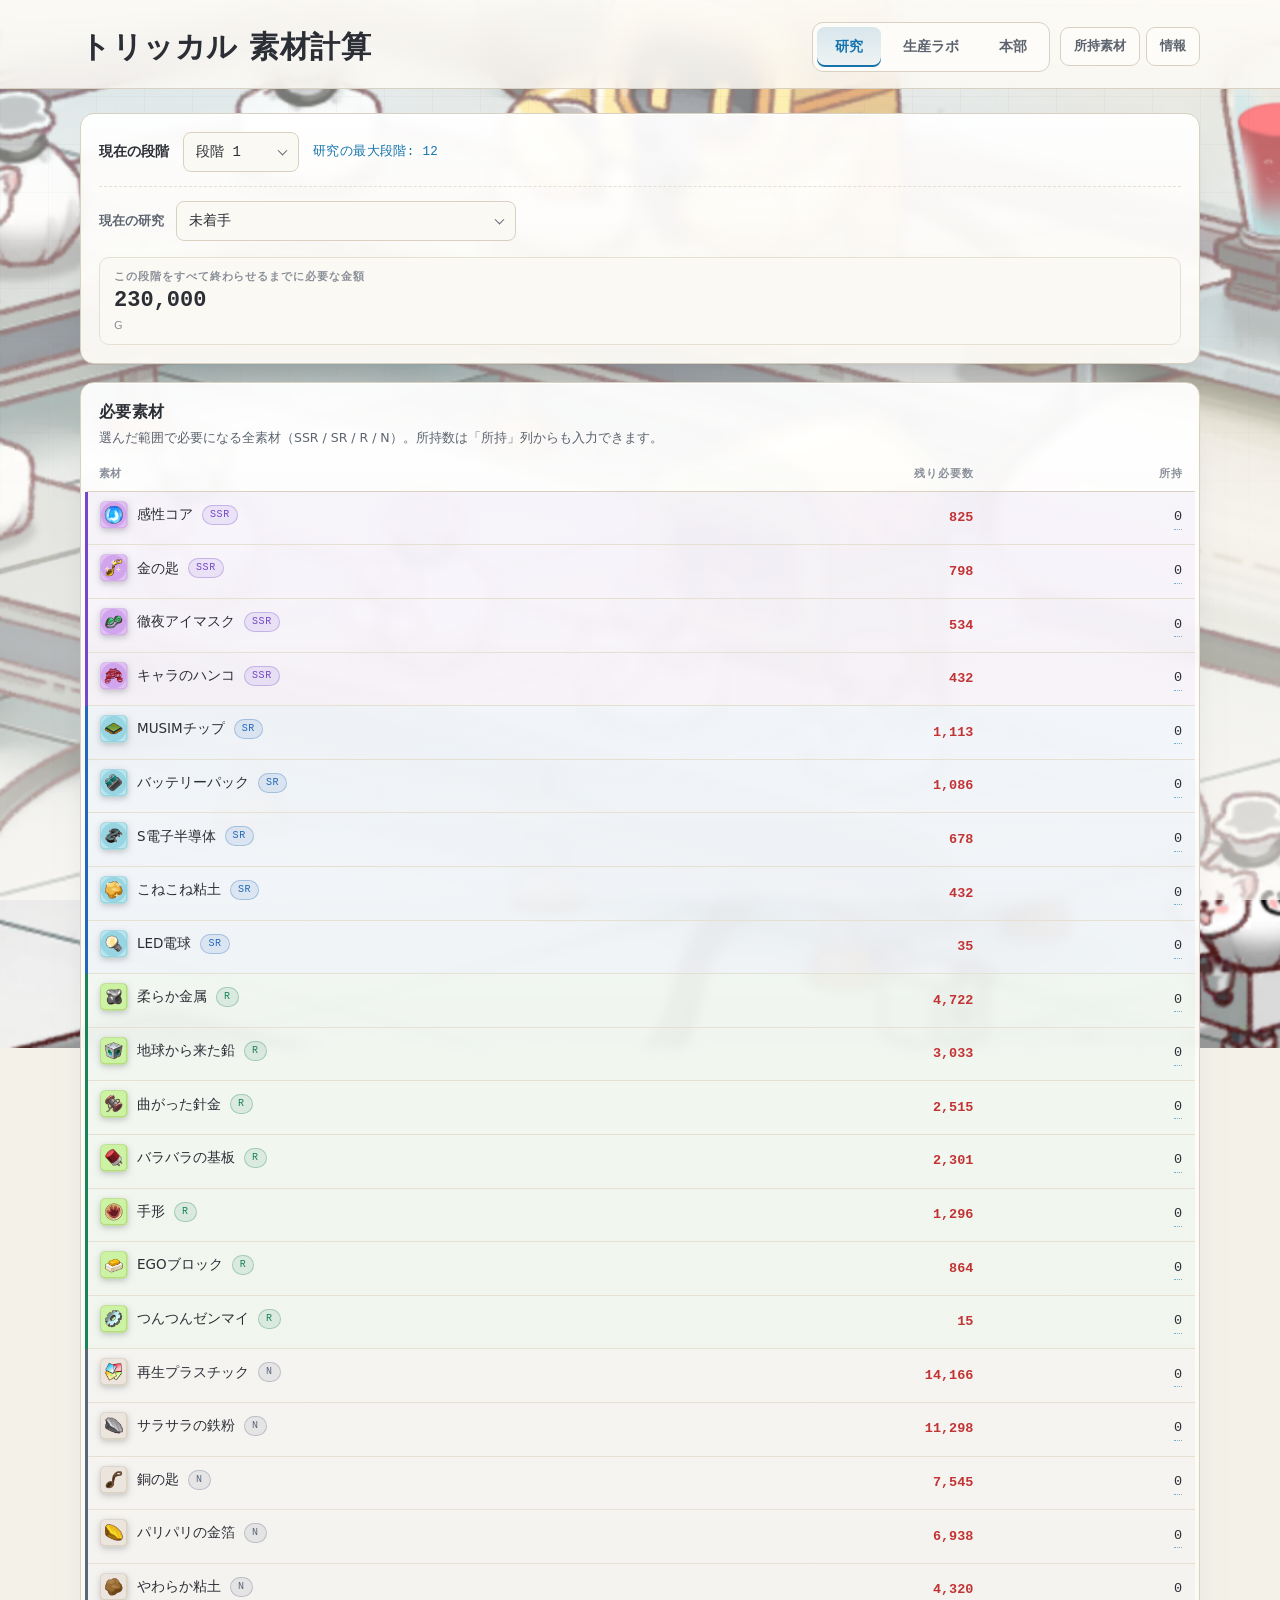
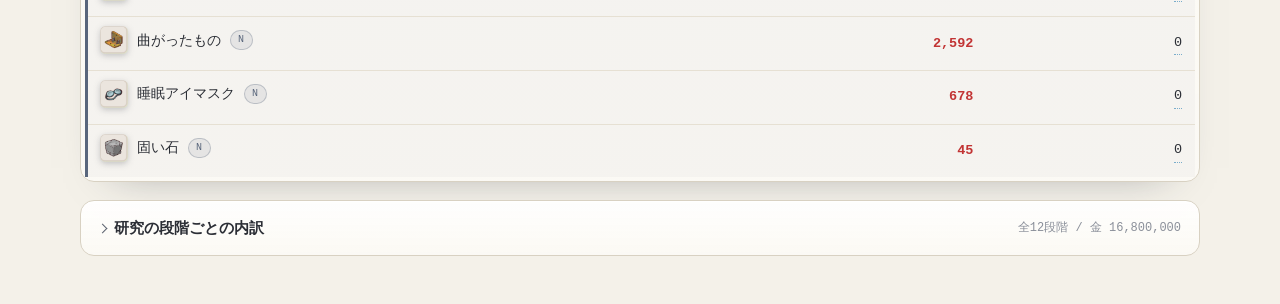
==== commit efa49a09: "feat: 素材計算画面のUIを改善 - 所持素材をヘッダーのモーダルに集約し、検索・レアリティ絞り込みを追加  - バージョン・公開日を確認できる情報モーダルを追加  - 研究の段階内訳を全段階表示" ====
--- a/docs/index.html
+++ b/docs/index.html
@@ -136,9 +136,10 @@
   top: 0;
   z-index: 20;
   display: flex;
-  align-items: flex-end;
+  flex-wrap: wrap;
+  align-items: center;
   justify-content: space-between;
-  gap: 24px;
+  gap: 16px 24px;
   width: 100%;
   margin: 0;
   padding: 22px max(16px, calc((100% - 1120px) / 2)) 16px;
@@ -149,26 +150,65 @@
 }
 
 .brand h1 {
-  margin: 2px 0 0;
+  margin: 0;
   font-size: clamp(24px, 4vw, 30px);
   font-weight: 700;
   letter-spacing: 0.02em;
   line-height: 1.2;
 }
 
-.eyebrow {
-  margin: 0;
+.header-side {
+  display: flex;
+  flex-wrap: wrap;
+  align-items: center;
+  justify-content: flex-end;
+  gap: 10px;
+}
+
+.header-tools {
+  display: flex;
+  align-items: center;
+  gap: 6px;
+}
+
+.btn-tool {
+  display: inline-flex;
+  align-items: center;
+  gap: 6px;
+  padding: 8px 13px;
+  background: var(--panel);
+  color: var(--muted);
+  border: 1px solid var(--line);
+  border-radius: 9px;
+  font: inherit;
+  font-size: 13px;
+  font-weight: 600;
+  white-space: nowrap;
+  cursor: pointer;
+  transition: color 0.15s ease, border-color 0.15s ease, background-color 0.15s ease;
+}
+
+.btn-tool:hover {
+  color: var(--accent);
+  border-color: rgba(21, 115, 173, 0.45);
+  background: rgba(21, 115, 173, 0.07);
+}
+
+.count-badge {
+  min-width: 19px;
+  padding: 0 6px;
+  background: var(--accent);
+  color: #fff;
+  border-radius: 999px;
   font-family: var(--font-mono);
   font-size: 10.5px;
-  letter-spacing: 0.2em;
-  color: var(--accent);
-  text-transform: uppercase;
-}
-
-.sub {
-  margin: 4px 0 0;
-  font-size: 13px;
-  color: var(--muted);
+  font-weight: 600;
+  line-height: 19px;
+  text-align: center;
+}
+
+.count-badge[hidden] {
+  display: none;
 }
 
 .tabbar {
@@ -419,8 +459,147 @@
 
 /* ---------- owned inputs ---------- */
 
+html.modal-open,
+html.modal-open body {
+  overflow: hidden;
+}
+
+.modal {
+  width: min(820px, calc(100vw - 32px));
+  max-width: none;
+  max-height: none;
+  padding: 0;
+  background: transparent;
+  border: 0;
+  color: var(--text);
+}
+
+.modal-narrow {
+  width: min(560px, calc(100vw - 32px));
+}
+
+.modal::backdrop {
+  background: rgba(30, 35, 45, 0.46);
+  -webkit-backdrop-filter: blur(3px);
+  backdrop-filter: blur(3px);
+}
+
+.modal-panel {
+  display: flex;
+  flex-direction: column;
+  max-height: min(86vh, 900px);
+  background: var(--panel);
+  border: 1px solid var(--line);
+  border-radius: var(--radius);
+  box-shadow: 0 34px 90px -34px rgba(30, 35, 45, 0.7);
+  overflow: hidden;
+}
+
+.modal-head {
+  display: flex;
+  flex: none;
+  align-items: flex-start;
+  justify-content: space-between;
+  gap: 12px;
+  padding: 18px 20px 12px;
+  border-bottom: 1px solid var(--line-soft);
+}
+
+.modal-head h2 {
+  margin: 0;
+  font-size: 18px;
+  letter-spacing: 0.02em;
+}
+
+.modal-note {
+  margin: 2px 0 0;
+  font-size: 12.5px;
+  color: var(--muted);
+}
+
+.modal-close {
+  display: grid;
+  flex: none;
+  place-items: center;
+  width: 34px;
+  height: 34px;
+  background: transparent;
+  color: var(--muted);
+  border: 1px solid var(--line);
+  border-radius: 8px;
+  font-size: 18px;
+  line-height: 1;
+  cursor: pointer;
+}
+
+.modal-close:hover {
+  color: var(--danger);
+  border-color: rgba(194, 52, 52, 0.4);
+  background: rgba(194, 52, 52, 0.06);
+}
+
+.modal-tools {
+  display: flex;
+  flex: none;
+  flex-wrap: wrap;
+  align-items: center;
+  gap: 8px;
+  padding: 12px 20px;
+  background: var(--bg-elev);
+  border-bottom: 1px dashed var(--line-soft);
+}
+
+.search-wrap {
+  flex: 1 1 220px;
+  min-width: 160px;
+}
+
+.owned-search {
+  width: 100%;
+  padding: 8px 12px;
+  background: #fffdf9;
+  color: var(--text);
+  border: 1px solid var(--line);
+  border-radius: 8px;
+  font: inherit;
+  font-size: 13.5px;
+}
+
+.tier-filter {
+  display: flex;
+  flex-wrap: wrap;
+  gap: 4px;
+}
+
+.tier-filter-btn {
+  padding: 6px 11px;
+  background: transparent;
+  color: var(--muted);
+  border: 1px solid var(--line);
+  border-radius: 999px;
+  font: inherit;
+  font-size: 11.5px;
+  font-weight: 600;
+  cursor: pointer;
+  transition: color 0.15s ease, border-color 0.15s ease, background-color 0.15s ease;
+}
+
+.tier-filter-btn:hover {
+  color: var(--accent);
+  border-color: rgba(21, 115, 173, 0.45);
+  background: rgba(21, 115, 173, 0.07);
+}
+
+.tier-filter-btn.is-active {
+  color: var(--accent);
+  background: rgba(21, 115, 173, 0.1);
+  border-color: rgba(21, 115, 173, 0.45);
+}
+
 .owned-body {
-  padding: 0 18px 18px;
+  padding: 14px 20px;
+  overflow-y: auto;
+  overscroll-behavior: contain;
 }
 
 .owned-grid {
@@ -445,6 +624,173 @@
   font-size: 13px;
   white-space: nowrap;
   text-overflow: ellipsis;
+}
+
+.owned-item[hidden] {
+  display: none;
+}
+
+.owned-empty {
+  margin: 0;
+  padding: 22px 20px;
+  color: var(--dim);
+  font-size: 13px;
+  text-align: center;
+}
+
+.modal-foot {
+  display: flex;
+  flex: none;
+  align-items: center;
+  justify-content: space-between;
+  gap: 10px;
+  padding: 12px 20px;
+  background: var(--bg-elev);
+  border-top: 1px solid var(--line-soft);
+}
+
+.btn-close {
+  padding: 8px 18px;
+  background: var(--accent);
+  color: #fff;
+  border: 0;
+  border-radius: 8px;
+  font: inherit;
+  font-size: 13px;
+  font-weight: 600;
+  cursor: pointer;
+  transition: background-color 0.15s ease;
+}
+
+.btn-close:hover {
+  background: #12649a;
+}
+
+.modal-foot > .btn-close:only-child {
+  margin-left: auto;
+}
+
+.info-body {
+  padding: 16px 20px 6px;
+  overflow-y: auto;
+}
+
+.info-lead {
+  margin: 0 0 14px;
+  color: var(--muted);
+  font-size: 13.5px;
+  line-height: 1.7;
+}
+
+.info-list {
+  display: grid;
+  gap: 8px;
+  margin: 0 0 18px;
+}
+
+.info-list > div {
+  display: flex;
+  align-items: baseline;
+  justify-content: space-between;
+  gap: 12px;
+  padding: 9px 12px;
+  background: var(--bg-elev);
+  border: 1px solid var(--line-soft);
+  border-radius: 8px;
+}
+
+.info-list dt {
+  color: var(--muted);
+  font-size: 12.5px;
+}
+
+.info-list dd {
+  margin: 0;
+  font-family: var(--font-mono);
+  font-size: 13px;
+  font-variant-numeric: tabular-nums;
+}
+
+.info-heading {
+  margin: 0 0 8px;
+  font-size: 14px;
+}
+
+.changelog {
+  display: grid;
+  gap: 6px;
+  margin: 0 0 18px;
+  padding: 0;
+  list-style: none;
+}
+
+.changelog li {
+  display: flex;
+  flex-wrap: wrap;
+  align-items: baseline;
+  gap: 4px 10px;
+  padding: 8px 12px;
+  background: var(--bg-elev);
+  border: 1px solid var(--line-soft);
+  border-radius: 8px;
+  font-size: 12.5px;
+}
+
+.changelog-version {
+  color: var(--accent);
+  font-family: var(--font-mono);
+  font-weight: 600;
+}
+
+.changelog time {
+  color: var(--dim);
+  font-family: var(--font-mono);
+  font-size: 11.5px;
+}
+
+.changelog-text {
+  color: var(--muted);
+}
+
+.info-note {
+  margin: 0 0 16px;
+  color: var(--muted);
+  font-size: 12.5px;
+  line-height: 1.7;
+}
+
+.info-note a {
+  color: var(--accent);
+}
+
+.owned-link {
+  display: inline-flex;
+  align-items: center;
+  justify-content: flex-end;
+  min-width: 52px;
+  margin: -3px -7px -3px 0;
+  padding: 3px 7px;
+  background: transparent;
+  color: inherit;
+  border: 1px solid transparent;
+  border-radius: 6px;
+  font: inherit;
+  cursor: pointer;
+}
+
+.owned-link .num {
+  padding-bottom: 1px;
+  border-bottom: 1px dotted rgba(21, 115, 173, 0.55);
+}
+
+.owned-link:hover {
+  color: var(--accent);
+  background: rgba(21, 115, 173, 0.09);
+  border-color: rgba(21, 115, 173, 0.3);
+}
+
+.owned-link:hover .num {
+  border-bottom-color: currentColor;
 }
 
 .mat-icon {
@@ -493,7 +839,7 @@
 }
 
 .btn-reset {
-  margin-top: 2px;
+  margin-top: 0;
   padding: 8px 14px;
   background: transparent;
   color: var(--muted);
@@ -924,6 +1270,17 @@
     padding: 18px 16px 14px;
   }
 
+  .header-side {
+    width: 100%;
+    flex-direction: column;
+    align-items: stretch;
+    gap: 8px;
+  }
+
+  .header-tools {
+    justify-content: flex-end;
+  }
+
   .tabbar {
     width: 100%;
   }
@@ -1062,8 +1419,34 @@
     padding: 13px 14px;
   }
 
-  .owned-body {
-    padding: 0 14px 14px;
+  .modal {
+    width: calc(100vw - 20px);
+  }
+
+  .modal-panel {
+    max-height: 90vh;
+  }
+
+  .modal-head,
+  .modal-tools,
+  .owned-body,
+  .info-body,
+  .modal-foot {
+    padding-inline: 14px;
+  }
+
+  .search-wrap {
+    flex-basis: 100%;
+  }
+
+  .modal-foot {
+    flex-direction: column-reverse;
+    align-items: stretch;
+  }
+
+  .modal-foot .btn-reset,
+  .modal-foot .btn-close {
+    width: 100%;
   }
 
   .footnote {
@@ -1089,14 +1472,20 @@
 
 <header class="app-header">
   <div class="brand">
-    <p class="eyebrow">TRICKCAL / MATERIAL DESK</p>
-    <h1>素材計算</h1>
-    <p class="sub">生産ラボ・研究・本部レベルに必要な素材を、手持ちから逆算する。</p>
+    <h1>トリッカル 素材計算</h1>
   </div>
-  <div class="tabbar" role="group" aria-label="計算対象">
-    <button type="button" class="tab is-active" data-tab="research" aria-pressed="true">研究</button>
-    <button type="button" class="tab" data-tab="lab" aria-pressed="false">生産ラボ</button>
-    <button type="button" class="tab" data-tab="hq" aria-pressed="false">本部</button>
+  <div class="header-side">
+    <div class="tabbar" role="group" aria-label="計算対象">
+      <button type="button" class="tab is-active" data-tab="research" aria-pressed="true">研究</button>
+      <button type="button" class="tab" data-tab="lab" aria-pressed="false">生産ラボ</button>
+      <button type="button" class="tab" data-tab="hq" aria-pressed="false">本部</button>
+    </div>
+    <div class="header-tools">
+      <button type="button" class="btn-tool" id="open-owned" aria-haspopup="dialog">
+        所持素材<span class="count-badge" id="owned-count" hidden>0</span>
+      </button>
+      <button type="button" class="btn-tool" id="open-info" aria-haspopup="dialog">情報</button>
+    </div>
   </div>
 </header>
 
@@ -1129,18 +1518,10 @@
     <p class="storage-note" id="storage-note" role="status" hidden></p>
   </section>
 
-  <details class="card owned-panel" id="owned-panel">
-    <summary>
-      <span>所持素材を入力</span>
-      <span class="summary-meta" id="owned-count"></span>
-    </summary>
-    <div class="owned-body" id="owned-body"></div>
-  </details>
-
   <section class="card" aria-labelledby="main-title">
     <div class="card-head">
       <h2 id="main-title">必要素材</h2>
-      <p class="card-note">選んだ範囲で必要になる全素材（SR / R / N / C）。</p>
+      <p class="card-note">選んだ範囲で必要になる全素材（SSR / SR / R / N）。所持数は「所持」列からも入力できます。</p>
     </div>
     <div class="table-wrap">
       <table class="data-table">
@@ -1180,6 +1561,60 @@
   <p id="live-status" class="sr-only" role="status" aria-live="polite"></p>
 </main>
 
+<dialog class="modal" id="owned-dialog" aria-labelledby="owned-dialog-title">
+  <div class="modal-panel">
+    <div class="modal-head">
+      <div>
+        <h2 id="owned-dialog-title">所持素材</h2>
+        <p class="modal-note" id="owned-summary">未入力</p>
+      </div>
+      <button type="button" class="modal-close" data-close aria-label="閉じる">×</button>
+    </div>
+    <div class="modal-tools">
+      <div class="search-wrap">
+        <input type="search" id="owned-search" class="owned-search" placeholder="素材名で検索" autocomplete="off" aria-label="素材名で検索">
+      </div>
+      <div class="tier-filter" id="owned-tier-filter" role="group" aria-label="レアリティで絞り込み">
+        <button type="button" class="tier-filter-btn is-active" data-tier="all" aria-pressed="true">すべて</button>
+        <button type="button" class="tier-filter-btn" data-tier="3" aria-pressed="false">SSR</button>
+        <button type="button" class="tier-filter-btn" data-tier="2" aria-pressed="false">SR</button>
+        <button type="button" class="tier-filter-btn" data-tier="1" aria-pressed="false">R</button>
+        <button type="button" class="tier-filter-btn" data-tier="0" aria-pressed="false">N</button>
+      </div>
+    </div>
+    <div class="owned-body" id="owned-body"></div>
+    <p class="owned-empty" id="owned-empty" hidden>該当する素材がありません。</p>
+    <div class="modal-foot">
+      <button type="button" id="reset-owned" class="btn-reset">所持数をすべて消す</button>
+      <button type="button" class="btn-close" data-close>閉じる</button>
+    </div>
+  </div>
+</dialog>
+
+<dialog class="modal modal-narrow" id="info-dialog" aria-labelledby="info-dialog-title">
+  <div class="modal-panel">
+    <div class="modal-head">
+      <h2 id="info-dialog-title">このサイトについて</h2>
+      <button type="button" class="modal-close" data-close aria-label="閉じる">×</button>
+    </div>
+    <div class="info-body">
+      <p class="info-lead">トリッカルの生産ラボ・研究・本部レベルに必要な素材を、手持ちから逆算するサイトです。</p>
+      <dl class="info-list">
+        <div><dt>バージョン</dt><dd>v0.1.0</dd></div>
+        <div><dt>公開日</dt><dd><time datetime="2026-11-01">2026-11-01</time></dd></div>
+      </dl>
+      <h3 class="info-heading">更新履歴</h3>
+      <ul class="changelog">
+        <li><span class="changelog-version">v0.1.0</span><time datetime="2026-11-01">2026-11-01</time><span class="changelog-text">初回公開</span></li>
+      </ul>
+      <p class="info-note">本サイトは試作品です。本サイトの利用によって生じた損害について、一切の補償をいたしません。予めご了承ください。</p>
+    </div>
+    <div class="modal-foot">
+      <button type="button" class="btn-close" data-close>閉じる</button>
+    </div>
+  </div>
+</dialog>
+
 <noscript><p class="noscript">この画面の計算には JavaScript が必要です。</p></noscript>
 
 <script type="application/json" id="app-data">{"schema":1,"materials":[{"id":"C0","name":"睡眠アイマスク","level":0,"category":"基本素材","recipe":[],"icon":"[data-uri]"},{"id":"C1","name":"サラサラの鉄粉","level":0,"category":"基本素材","recipe":[],"icon":"[data-uri]"},{"id":"C2","name":"パリパリの金箔","level":0,"category":"基本素材","recipe":[],"icon":"[data-uri]"},{"id":"C3","name":"やわらか粘土","level":0,"category":"基本素材","recipe":[],"icon":"[data-uri]"},{"id":"C7","name":"尖った針","level":0,"category":"基本素材","recipe":[],"icon":"[data-uri]"},{"id":"C8","name":"再生プラスチック","level":0,"category":"基本素材","recipe":[],"icon":"[data-uri]"},{"id":"C9","name":"固い石","level":0,"category":"基本素材","recipe":[],"icon":"[data-uri]"},{"id":"C10","name":"銅の匙","level":0,"category":"基本素材","recipe":[],"icon":"[data-uri]"},{"id":"C11","name":"曲がったもの","level":0,"category":"基本素材","recipe":[],"icon":"[data-uri]"},{"id":"C16","name":"加工しやすい木","level":0,"category":"基本素材","recipe":[],"icon":"[data-uri]"},{"id":"N0","name":"地球から来た鉛","level":1,"category":"研究材料","recipe":[["C1",3]],"icon":"[data-uri]